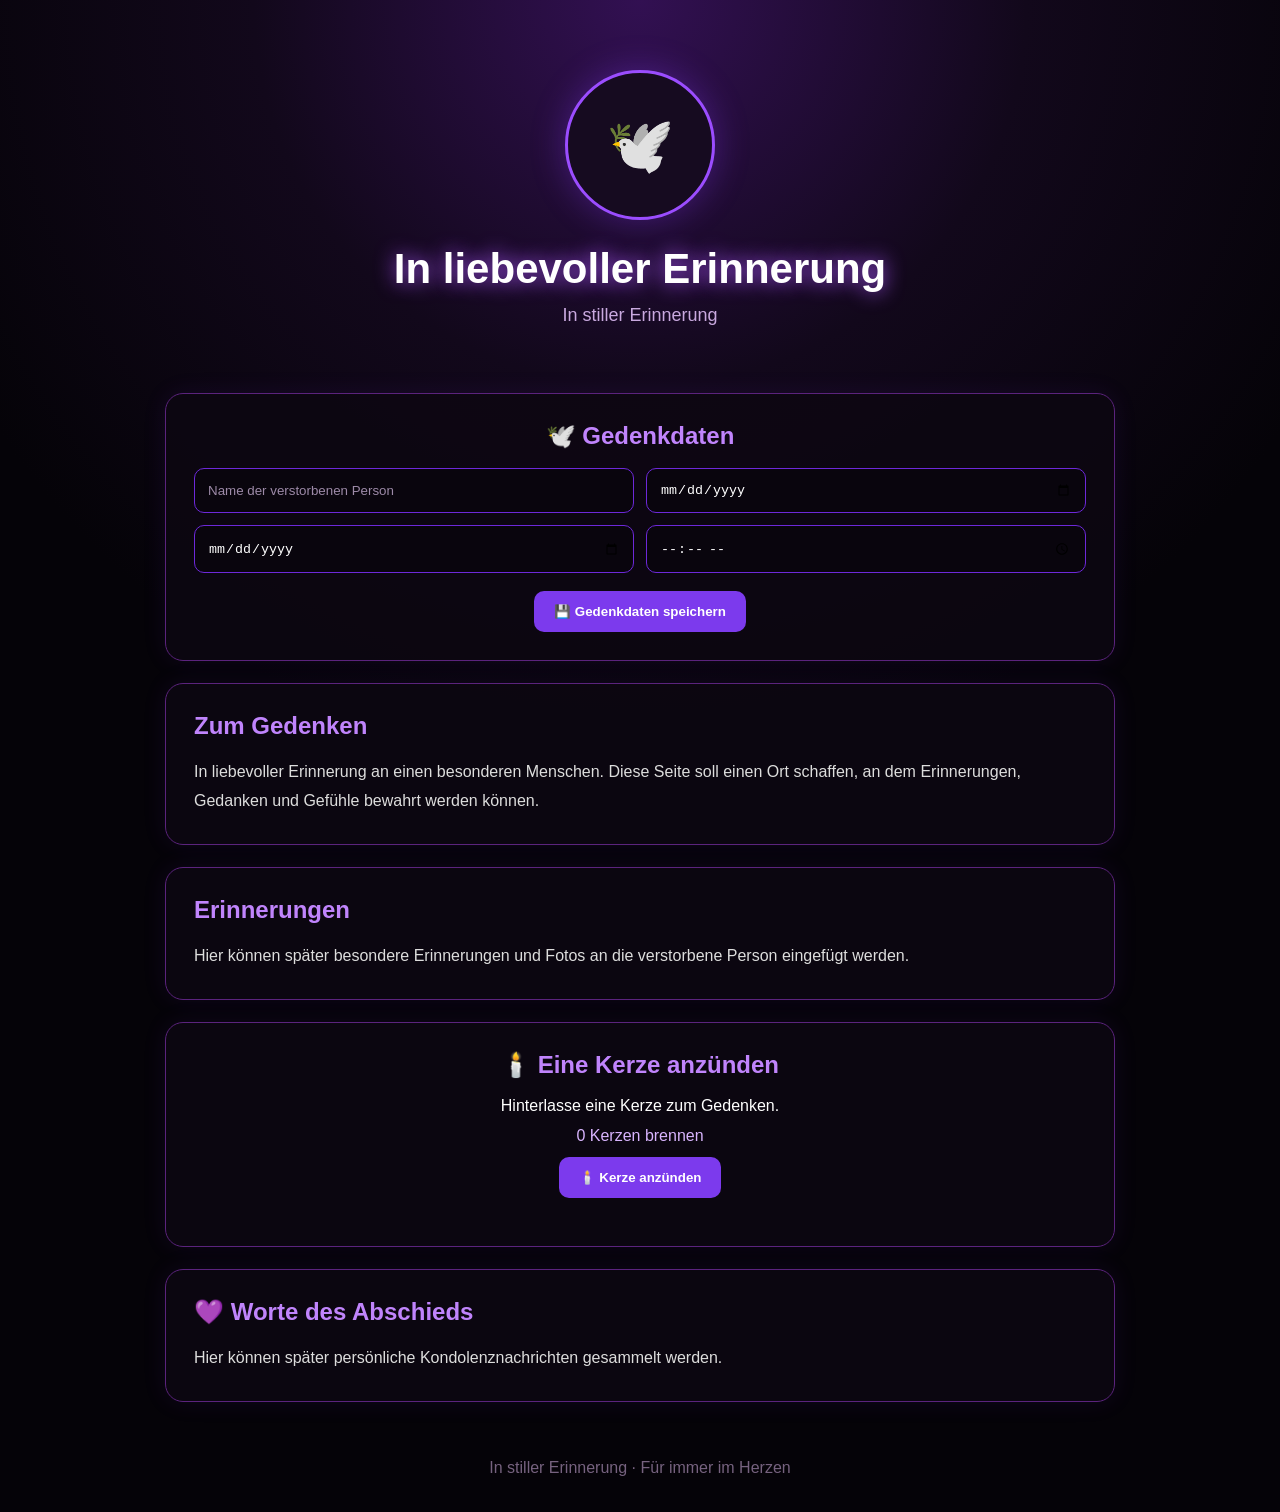
==== index.html @ efb99ffe "GitHub Pages Startseite" ====
﻿<!DOCTYPE html>
<html lang="de">
<head>
<meta charset="UTF-8">
<meta name="viewport" content="width=device-width,initial-scale=1.0">
<title>In liebevoller Erinnerung</title>
<style>
*{box-sizing:border-box;margin:0;padding:0}
body{font-family:Arial,sans-serif;background:#050308;color:#fff;min-height:100vh}
body:before{content:"";position:fixed;inset:0;background:radial-gradient(circle at top,#321052 0%,#12081b 35%,#050308 70%);z-index:-1}
.container{width:min(950px,92%);margin:auto}
.hero{text-align:center;padding:70px 20px 45px}
.photo{width:150px;height:150px;margin:auto;border-radius:50%;border:3px solid #9b4dff;background:#160b20;display:flex;align-items:center;justify-content:center;font-size:55px;box-shadow:0 0 35px #8b3dff55}
h1{margin-top:25px;font-size:42px;color:#fff;text-shadow:0 0 20px #a855f7}
.dates{margin-top:12px;color:#c9a9df;font-size:18px}
section{background:#0d0712dd;border:1px solid #5b237d;border-radius:18px;padding:28px;margin:22px 0;box-shadow:0 0 25px #7c3aed18}
h2{color:#c084fc;margin-bottom:18px}
.memoryText{color:#ddd;line-height:1.8}
.personData{text-align:center}
.formGrid{display:grid;grid-template-columns:repeat(2,1fr);gap:12px;margin:18px 0}
input{width:100%;padding:13px;border:1px solid #6d28d9;border-radius:10px;background:#09050d;color:#fff}
input::placeholder{color:#9d8aa8}
button{border:0;border-radius:10px;padding:13px 20px;background:#7c3aed;color:#fff;font-weight:bold;cursor:pointer}
button:hover{background:#9333ea}
button:disabled{cursor:not-allowed}
.candle{text-align:center}
#count{margin:12px 0;color:#d8b4fe}
#candles{display:flex;flex-wrap:wrap;gap:8px;justify-content:center;margin-top:20px;font-size:28px}
.candleItem{animation:glow 1.8s infinite alternate}
@keyframes glow{from{filter:drop-shadow(0 0 3px #f59e0b)}to{filter:drop-shadow(0 0 14px #f59e0b)}}
footer{text-align:center;color:#76627f;padding:35px 10px}
@media(max-width:600px){h1{font-size:30px}.formGrid{grid-template-columns:1fr}.hero{padding-top:45px}}
</style>
</head>
<body>
<div class="container">

<header class="hero">
<div class="photo">🕊️</div>
<h1 id="personName">In liebevoller Erinnerung</h1>
<p class="dates" id="personDates">In stiller Erinnerung</p>
</header>

<section class="personData">
<h2>🕊️ Gedenkdaten</h2>
<div class="formGrid">
<input id="nameInput" type="text" placeholder="Name der verstorbenen Person">
<input id="birthInput" type="date" title="Geburtsdatum">
<input id="deathInput" type="date" title="Sterbedatum">
<input id="timeInput" type="time" title="Uhrzeit des Todes">
</div>
<button onclick="savePersonData()">💾 Gedenkdaten speichern</button>
</section>

<section>
<h2>Zum Gedenken</h2>
<p class="memoryText">In liebevoller Erinnerung an einen besonderen Menschen. Diese Seite soll einen Ort schaffen, an dem Erinnerungen, Gedanken und Gefühle bewahrt werden können.</p>
</section>

<section>
<h2>Erinnerungen</h2>
<p class="memoryText">Hier können später besondere Erinnerungen und Fotos an die verstorbene Person eingefügt werden.</p>
</section>

<section class="candle">
<h2>🕯️ Eine Kerze anzünden</h2>
<p>Hinterlasse eine Kerze zum Gedenken.</p>
<p id="count">0 Kerzen brennen</p>
<button onclick="lightCandle()">🕯️ Kerze anzünden</button>
<div id="candles"></div>
</section>

<section>
<h2>💜 Worte des Abschieds</h2>
<p class="memoryText">Hier können später persönliche Kondolenznachrichten gesammelt werden.</p>
</section>

<footer>In stiller Erinnerung · Für immer im Herzen</footer>
</div>

<script>
async function loadCandles(){
 try{
  const r=await fetch("/api/candles");
  const d=await r.json();
  document.getElementById("count").textContent=d.count+" Kerze"+(d.count===1?"":"n")+" brennen";
  document.getElementById("candles").innerHTML="";
  for(let i=0;i<d.count;i++){
   const c=document.createElement("span");
   c.className="candleItem";
   c.textContent="🕯️";
   document.getElementById("candles").appendChild(c);
  }
  const b=document.querySelector(".candle button");
  if(d.hasCandle){
   b.disabled=true;
   b.textContent="🕯️ Deine Kerze brennt bereits";
   b.style.opacity=".5";
  }
 }catch(e){console.error(e)}
}

async function lightCandle(){
 try{
  const r=await fetch("/api/candle",{method:"POST"});
  const d=await r.json();
  document.getElementById("count").textContent=d.count+" Kerze"+(d.count===1?"":"n")+" brennen";
  if(d.ok){
   const c=document.createElement("span");
   c.className="candleItem";
   c.textContent="🕯️";
   document.getElementById("candles").appendChild(c);
  }
  const b=document.querySelector(".candle button");
  b.disabled=true;
  b.textContent="🕯️ Deine Kerze brennt bereits";
  b.style.opacity=".5";
 }catch(e){alert("Die Kerze konnte nicht angezündet werden.")}
}

function applyPersonData(d){
 const fmt=x=>x?new Date(x+"T00:00:00").toLocaleDateString("de-DE"):"";
 document.getElementById("personName").textContent=d.name||"In liebevoller Erinnerung";
 let text="";
 if(d.birth)text+=fmt(d.birth)+" – ";
 if(d.death)text+=fmt(d.death);
 if(d.time)text+=" um "+d.time+" Uhr";
 document.getElementById("personDates").textContent=text||"In stiller Erinnerung";
}

async function savePersonData(){
 const name=document.getElementById("nameInput").value.trim();
 const birth=document.getElementById("birthInput").value;
 const death=document.getElementById("deathInput").value;
 const time=document.getElementById("timeInput").value;
 if(!name||!death||!time){
  alert("Bitte Name, Sterbedatum und Uhrzeit eintragen.");
  return;
 }
 localStorage.setItem("memorialName",name);
 const r=await fetch("/api/memorial",{
  method:"POST",
  headers:{"Content-Type":"application/json"},
  body:JSON.stringify({birth,death,time})
 });
 if(!r.ok){
  alert("Die Gedenkdaten konnten nicht gespeichert werden.");
  return;
 }
 applyPersonData({name,birth,death,time});
 alert("Gespeichert. Der Name bleibt nur auf diesem Gerät.");
}

async function loadPersonData(){
 try{
  const r=await fetch("/api/memorial");
  const d=await r.json();
  const name=localStorage.getItem("memorialName")||"";
  document.getElementById("nameInput").value=name;
  document.getElementById("birthInput").value=d.birth||"";
  document.getElementById("deathInput").value=d.death||"";
  document.getElementById("timeInput").value=d.time||"";
  applyPersonData({name,birth:d.birth||"",death:d.death||"",time:d.time||""});
 }catch(e){console.error(e)}
}
loadPersonData();
loadCandles();
</script>
</body>
</html>
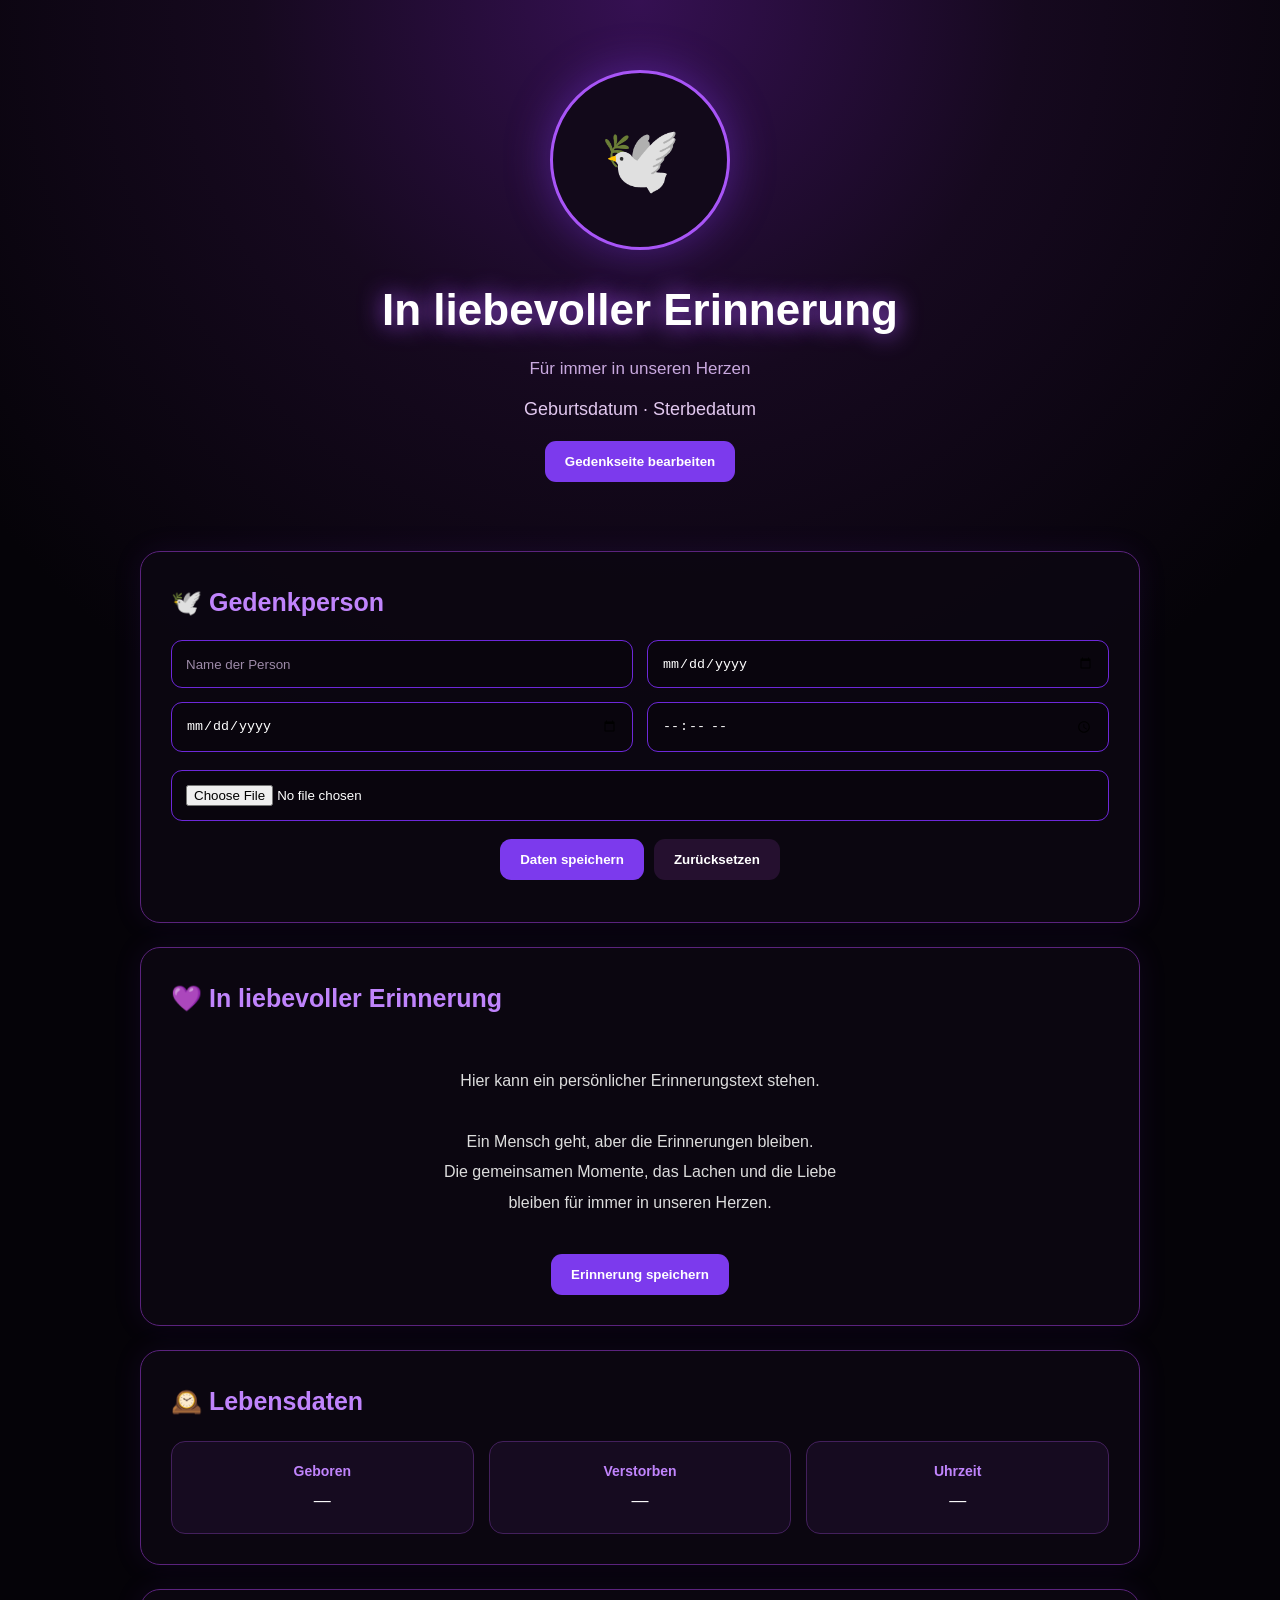
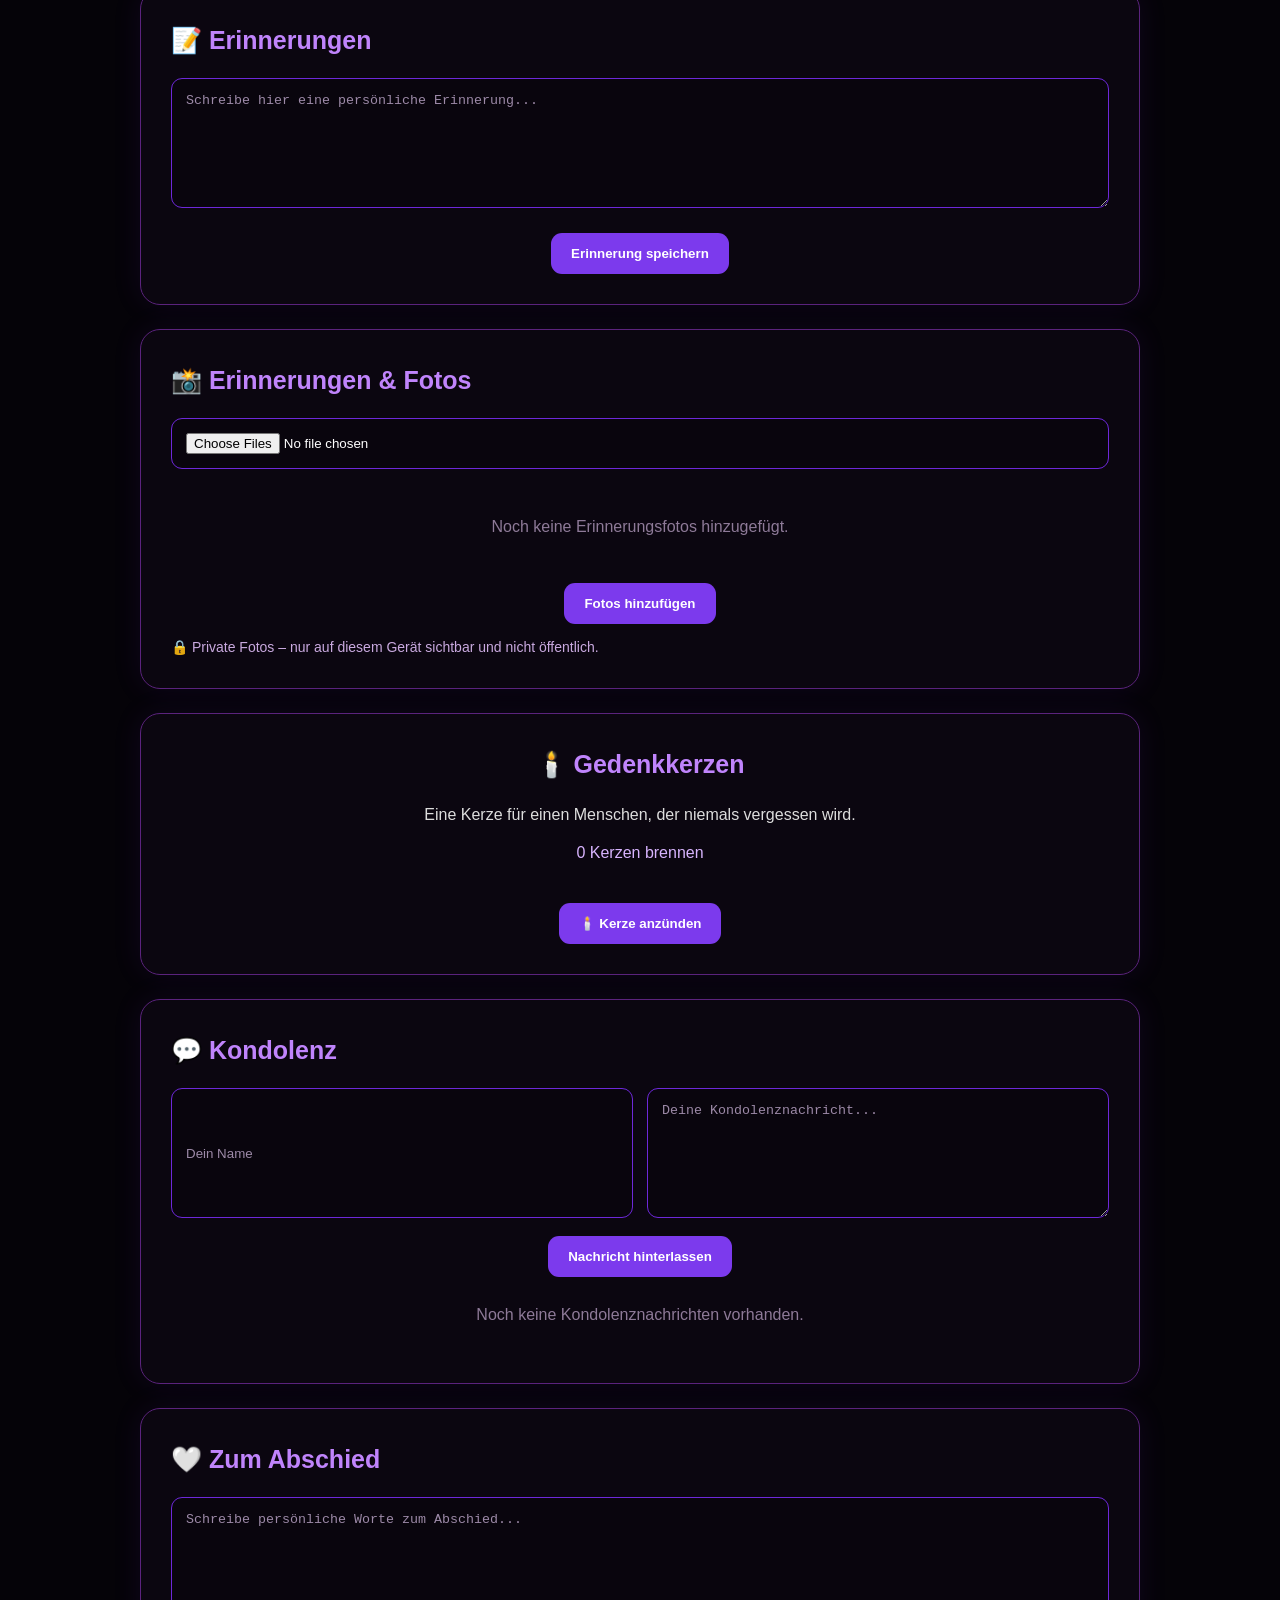
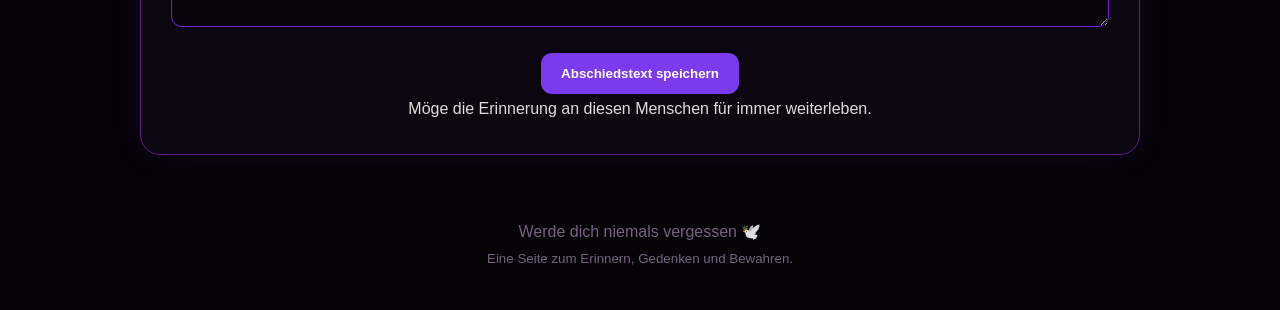
==== commit eb2b4d6c: "Gedenkseite aktualisieren" ====
--- a/index.html
+++ b/index.html
@@ -3,171 +3,636 @@
 <head>
 <meta charset="UTF-8">
 <meta name="viewport" content="width=device-width,initial-scale=1.0">
-<title>In liebevoller Erinnerung</title>
+<title>Werde dich niemals vergessen 🕊️</title>
 <style>
 *{box-sizing:border-box;margin:0;padding:0}
-body{font-family:Arial,sans-serif;background:#050308;color:#fff;min-height:100vh}
-body:before{content:"";position:fixed;inset:0;background:radial-gradient(circle at top,#321052 0%,#12081b 35%,#050308 70%);z-index:-1}
-.container{width:min(950px,92%);margin:auto}
+html{scroll-behavior:smooth}
+body{
+font-family:Arial,sans-serif;
+background:#050308;
+color:#fff;
+min-height:100vh;
+line-height:1.6
+}
+body:before{
+content:"";
+position:fixed;
+inset:0;
+background:
+radial-gradient(circle at 50% 0%,#351052 0%,#16091f 35%,#050308 75%);
+z-index:-1
+}
+.container{width:min(1000px,92%);margin:auto}
 .hero{text-align:center;padding:70px 20px 45px}
-.photo{width:150px;height:150px;margin:auto;border-radius:50%;border:3px solid #9b4dff;background:#160b20;display:flex;align-items:center;justify-content:center;font-size:55px;box-shadow:0 0 35px #8b3dff55}
-h1{margin-top:25px;font-size:42px;color:#fff;text-shadow:0 0 20px #a855f7}
-.dates{margin-top:12px;color:#c9a9df;font-size:18px}
-section{background:#0d0712dd;border:1px solid #5b237d;border-radius:18px;padding:28px;margin:22px 0;box-shadow:0 0 25px #7c3aed18}
-h2{color:#c084fc;margin-bottom:18px}
-.memoryText{color:#ddd;line-height:1.8}
-.personData{text-align:center}
-.formGrid{display:grid;grid-template-columns:repeat(2,1fr);gap:12px;margin:18px 0}
-input{width:100%;padding:13px;border:1px solid #6d28d9;border-radius:10px;background:#09050d;color:#fff}
-input::placeholder{color:#9d8aa8}
-button{border:0;border-radius:10px;padding:13px 20px;background:#7c3aed;color:#fff;font-weight:bold;cursor:pointer}
-button:hover{background:#9333ea}
-button:disabled{cursor:not-allowed}
+.photo{
+width:180px;height:180px;margin:auto;border-radius:50%;
+border:3px solid #a855f7;
+background:#12091a;
+display:flex;align-items:center;justify-content:center;
+overflow:hidden;
+box-shadow:0 0 45px #8b3dff66
+}
+.photo img{width:100%;height:100%;object-fit:cover}
+.photo span{font-size:65px}
+h1{
+margin-top:25px;font-size:44px;
+color:#fff;text-shadow:0 0 25px #a855f7
+}
+.subtitle{margin-top:10px;color:#c9a9df;font-size:17px}
+.dates{margin-top:12px;color:#e2c8ef;font-size:18px}
+section{
+background:#0d0712e8;
+border:1px solid #5b237d;
+border-radius:20px;
+padding:30px;
+margin:24px 0;
+box-shadow:0 0 30px #7c3aed18
+}
+h2{color:#c084fc;margin-bottom:18px;font-size:25px}
+p{color:#ddd}
+.memoryText{
+color:#ddd;
+line-height:1.9;
+white-space:pre-wrap;
+text-align:center
+}
+.formGrid{
+display:grid;
+grid-template-columns:repeat(2,1fr);
+gap:14px;
+margin:18px 0
+}
+input,textarea{
+width:100%;
+padding:14px;
+border:1px solid #6d28d9;
+border-radius:11px;
+background:#09050d;
+color:#fff;
+outline:none
+}
+textarea{min-height:130px;resize:vertical}
+input:focus,textarea:focus{border-color:#c084fc}
+input::placeholder,textarea::placeholder{color:#9d8aa8}
+button{
+border:0;border-radius:11px;padding:13px 20px;
+background:#7c3aed;color:#fff;
+font-weight:bold;cursor:pointer;
+transition:.2s
+}
+button:hover{background:#9333ea;transform:translateY(-1px)}
+.secondary{background:#25102f}
+.secondary:hover{background:#361545}
+.status{
+margin-top:12px;
+font-size:14px;
+color:#c9a9df
+}
+.infoGrid{
+display:grid;
+grid-template-columns:repeat(3,1fr);
+gap:15px;
+margin-top:20px
+}
+.infoCard{
+background:#160b20;
+border:1px solid #43205c;
+border-radius:14px;
+padding:18px;
+text-align:center
+}
+.infoCard strong{
+display:block;
+color:#c084fc;
+font-size:14px;
+margin-bottom:5px
+}
+.infoCard span{color:#fff;font-size:17px}
 .candle{text-align:center}
 #count{margin:12px 0;color:#d8b4fe}
-#candles{display:flex;flex-wrap:wrap;gap:8px;justify-content:center;margin-top:20px;font-size:28px}
-.candleItem{animation:glow 1.8s infinite alternate}
-@keyframes glow{from{filter:drop-shadow(0 0 3px #f59e0b)}to{filter:drop-shadow(0 0 14px #f59e0b)}}
-footer{text-align:center;color:#76627f;padding:35px 10px}
-@media(max-width:600px){h1{font-size:30px}.formGrid{grid-template-columns:1fr}.hero{padding-top:45px}}
+#candles{
+display:flex;
+flex-wrap:wrap;
+gap:8px;
+justify-content:center;
+margin-top:20px;
+font-size:30px
+}
+.candleItem{
+animation:glow 1.8s infinite alternate
+}
+@keyframes glow{
+from{filter:drop-shadow(0 0 3px #f59e0b)}
+to{filter:drop-shadow(0 0 14px #f59e0b)}
+}
+.gallery{
+display:grid;
+grid-template-columns:repeat(3,1fr);
+gap:15px;
+margin-top:20px
+}
+.galleryItem{
+position:relative;
+aspect-ratio:1/1;
+border-radius:15px;
+overflow:hidden;
+border:1px solid #4b2064;
+background:#12091a
+}
+.galleryItem img{
+width:100%;
+height:100%;
+object-fit:cover
+}
+.empty{
+grid-column:1/-1;
+text-align:center;
+color:#8e7a98;
+padding:25px
+}
+.condolence{
+border-top:1px solid #382047;
+padding:18px 0
+}
+.condolence:first-child{border-top:0}
+.condolence strong{color:#c084fc}
+.condolence p{margin-top:5px}
+.actions{
+display:flex;
+gap:10px;
+justify-content:center;
+flex-wrap:wrap;
+margin-top:18px
+}
+footer{
+text-align:center;
+color:#76627f;
+padding:40px 10px
+}
+small{color:#76627f}
+@media(max-width:700px){
+h1{font-size:31px}
+.formGrid{grid-template-columns:1fr}
+.infoGrid{grid-template-columns:1fr}
+.gallery{grid-template-columns:repeat(2,1fr)}
+.hero{padding-top:45px}
+section{padding:22px}
+}
 </style>
 </head>
+
 <body>
 <div class="container">
 
 <header class="hero">
-<div class="photo">🕊️</div>
+<div class="photo" id="photoBox">
+<span>🕊️</span>
+</div>
+
 <h1 id="personName">In liebevoller Erinnerung</h1>
-<p class="dates" id="personDates">In stiller Erinnerung</p>
+
+<div class="subtitle">
+Für immer in unseren Herzen
+</div>
+
+<div class="dates" id="heroDates">
+Geburtsdatum · Sterbedatum
+</div>
+
+<div class="actions">
+<button onclick="document.getElementById('setup').scrollIntoView()">Gedenkseite bearbeiten</button>
+</div>
 </header>
 
-<section class="personData">
-<h2>🕊️ Gedenkdaten</h2>
+<section id="setup">
+<h2>🕊️ Gedenkperson</h2>
+
 <div class="formGrid">
-<input id="nameInput" type="text" placeholder="Name der verstorbenen Person">
-<input id="birthInput" type="date" title="Geburtsdatum">
-<input id="deathInput" type="date" title="Sterbedatum">
-<input id="timeInput" type="time" title="Uhrzeit des Todes">
-</div>
-<button onclick="savePersonData()">💾 Gedenkdaten speichern</button>
+<input id="nameInput" placeholder="Name der Person">
+<input id="birthInput" type="date">
+<input id="deathInput" type="date">
+<input id="timeInput" type="time">
+</div>
+
+<input id="photoInput" type="file" accept="image/*">
+
+<div class="actions">
+<button onclick="savePerson()">Daten speichern</button>
+<button class="secondary" onclick="clearPerson()">Zurücksetzen</button>
+</div>
+
+<div class="status" id="saveStatus"></div>
 </section>
 
 <section>
-<h2>Zum Gedenken</h2>
-<p class="memoryText">In liebevoller Erinnerung an einen besonderen Menschen. Diese Seite soll einen Ort schaffen, an dem Erinnerungen, Gedanken und Gefühle bewahrt werden können.</p>
+<h2>💜 In liebevoller Erinnerung</h2>
+
+<div class="memoryText" id="memoryText">
+Hier kann ein persönlicher Erinnerungstext stehen.
+
+Ein Mensch geht, aber die Erinnerungen bleiben.
+Die gemeinsamen Momente, das Lachen und die Liebe
+bleiben für immer in unseren Herzen.
+</div>
+
+<div class="formGrid">
+
+</div>
+
+<div class="actions">
+<button onclick="saveMemory()">Erinnerung speichern</button>
+</div>
 </section>
 
 <section>
-<h2>Erinnerungen</h2>
-<p class="memoryText">Hier können später besondere Erinnerungen und Fotos an die verstorbene Person eingefügt werden.</p>
+<h2>🕰️ Lebensdaten</h2>
+
+<div class="infoGrid">
+<div class="infoCard">
+<strong>Geboren</strong>
+<span id="birthDisplay">—</span>
+</div>
+
+<div class="infoCard">
+<strong>Verstorben</strong>
+<span id="deathDisplay">—</span>
+</div>
+
+<div class="infoCard">
+<strong>Uhrzeit</strong>
+<span id="timeDisplay">—</span>
+</div>
+</div>
+</section>
+
+<section>
+<h2>📝 Erinnerungen</h2>
+<textarea id="memoryInput" placeholder="Schreibe hier eine persönliche Erinnerung..."></textarea>
+<div class="actions">
+<button onclick="saveMemory()">Erinnerung speichern</button>
+</div>
+<div id="memoryText" class="memoryText"></div>
+</section>
+
+<section>
+<h2>📸 Erinnerungen & Fotos</h2>
+
+<input id="galleryInput" type="file" accept="image/*" multiple>
+
+<div class="gallery" id="gallery">
+<div class="empty">Noch keine Erinnerungsfotos hinzugefügt.</div>
+</div>
+
+<div class="actions">
+<button onclick="savePhotos()">Fotos hinzufügen</button>
+</div>
+
+<div class="status">
+🔒 Private Fotos – nur auf diesem Gerät sichtbar und nicht öffentlich.
+</div>
 </section>
 
 <section class="candle">
-<h2>🕯️ Eine Kerze anzünden</h2>
-<p>Hinterlasse eine Kerze zum Gedenken.</p>
-<p id="count">0 Kerzen brennen</p>
-<button onclick="lightCandle()">🕯️ Kerze anzünden</button>
+<h2>🕯️ Gedenkkerzen</h2>
+
+<p>
+Eine Kerze für einen Menschen, der niemals vergessen wird.
+</p>
+
+<div id="count">0 Kerzen brennen</div>
+
 <div id="candles"></div>
+
+<div class="actions">
+<button id="candleButton" onclick="lightCandle()">🕯️ Kerze anzünden</button>
+</div>
 </section>
 
 <section>
-<h2>💜 Worte des Abschieds</h2>
-<p class="memoryText">Hier können später persönliche Kondolenznachrichten gesammelt werden.</p>
-</section>
-
-<footer>In stiller Erinnerung · Für immer im Herzen</footer>
+<h2>💬 Kondolenz</h2>
+
+<div class="formGrid">
+<input id="condolenceName" placeholder="Dein Name">
+<textarea id="condolenceText" placeholder="Deine Kondolenznachricht..."></textarea>
+</div>
+
+<div class="actions">
+<button onclick="addCondolence()">Nachricht hinterlassen</button>
+</div>
+
+<div id="condolences"></div>
+</section>
+
+<section>
+<h2>🤍 Zum Abschied</h2>
+<textarea id="farewellInput" placeholder="Schreibe persönliche Worte zum Abschied..."></textarea>
+<div class="actions">
+<button onclick="saveFarewell()">Abschiedstext speichern</button>
+</div>
+<div id="farewellText" class="memoryText">Möge die Erinnerung an diesen Menschen für immer weiterleben.</div>
+</section>
+
+<footer>
+Werde dich niemals vergessen 🕊️<br>
+<small>Eine Seite zum Erinnern, Gedenken und Bewahren.</small>
+</footer>
+
 </div>
 
 <script>
-async function loadCandles(){
- try{
-  const r=await fetch("/api/candles");
-  const d=await r.json();
-  document.getElementById("count").textContent=d.count+" Kerze"+(d.count===1?"":"n")+" brennen";
-  document.getElementById("candles").innerHTML="";
-  for(let i=0;i<d.count;i++){
-   const c=document.createElement("span");
-   c.className="candleItem";
-   c.textContent="🕯️";
-   document.getElementById("candles").appendChild(c);
-  }
-  const b=document.querySelector(".candle button");
-  if(d.hasCandle){
-   b.disabled=true;
-   b.textContent="🕯️ Deine Kerze brennt bereits";
-   b.style.opacity=".5";
-  }
- }catch(e){console.error(e)}
-}
-
-async function lightCandle(){
- try{
-  const r=await fetch("/api/candle",{method:"POST"});
-  const d=await r.json();
-  document.getElementById("count").textContent=d.count+" Kerze"+(d.count===1?"":"n")+" brennen";
-  if(d.ok){
-   const c=document.createElement("span");
-   c.className="candleItem";
-   c.textContent="🕯️";
-   document.getElementById("candles").appendChild(c);
-  }
-  const b=document.querySelector(".candle button");
-  b.disabled=true;
-  b.textContent="🕯️ Deine Kerze brennt bereits";
-  b.style.opacity=".5";
- }catch(e){alert("Die Kerze konnte nicht angezündet werden.")}
-}
-
-function applyPersonData(d){
- const fmt=x=>x?new Date(x+"T00:00:00").toLocaleDateString("de-DE"):"";
- document.getElementById("personName").textContent=d.name||"In liebevoller Erinnerung";
- let text="";
- if(d.birth)text+=fmt(d.birth)+" – ";
- if(d.death)text+=fmt(d.death);
- if(d.time)text+=" um "+d.time+" Uhr";
- document.getElementById("personDates").textContent=text||"In stiller Erinnerung";
-}
-
-async function savePersonData(){
- const name=document.getElementById("nameInput").value.trim();
- const birth=document.getElementById("birthInput").value;
- const death=document.getElementById("deathInput").value;
- const time=document.getElementById("timeInput").value;
- if(!name||!death||!time){
-  alert("Bitte Name, Sterbedatum und Uhrzeit eintragen.");
-  return;
- }
- localStorage.setItem("memorialName",name);
- const r=await fetch("/api/memorial",{
-  method:"POST",
-  headers:{"Content-Type":"application/json"},
-  body:JSON.stringify({birth,death,time})
- });
- if(!r.ok){
-  alert("Die Gedenkdaten konnten nicht gespeichert werden.");
-  return;
- }
- applyPersonData({name,birth,death,time});
- alert("Gespeichert. Der Name bleibt nur auf diesem Gerät.");
-}
-
-async function loadPersonData(){
- try{
-  const r=await fetch("/api/memorial");
-  const d=await r.json();
-  const name=localStorage.getItem("memorialName")||"";
-  document.getElementById("nameInput").value=name;
-  document.getElementById("birthInput").value=d.birth||"";
-  document.getElementById("deathInput").value=d.death||"";
-  document.getElementById("timeInput").value=d.time||"";
-  applyPersonData({name,birth:d.birth||"",death:d.death||"",time:d.time||""});
- }catch(e){console.error(e)}
-}
-loadPersonData();
+const KEY="gedenkseite_data_v1";
+
+function getData(){
+try{
+return JSON.parse(localStorage.getItem(KEY)||"{}");
+}catch(e){
+return {};
+}
+}
+
+function setData(data){
+localStorage.setItem(KEY,JSON.stringify(data));
+}
+
+function formatDate(value){
+if(!value)return "—";
+const p=value.split("-");
+if(p.length!==3)return value;
+return p[2]+"."+p[1]+"."+p[0];
+}
+
+function savePerson(){
+const publicData=confirm("Dürfen deine eingegebenen Daten öffentlich angezeigt werden?`n`nOK = Ja, öffentlich anzeigen`nAbbrechen = Nein, nur auf deinem Gerät");
+localStorage.setItem("gedenk_public",""+publicData);
+const data=getData();
+
+data.name=document.getElementById("nameInput").value.trim();
+data.birth=document.getElementById("birthInput").value;
+data.death=document.getElementById("deathInput").value;
+data.time=document.getElementById("timeInput").value;
+
+if(!data.name){
+document.getElementById("saveStatus").textContent="Bitte einen Namen eingeben.";
+return;
+}
+
+setData(data);
+renderPerson();
+
+document.getElementById("saveStatus").textContent=
+"Gespeichert. Die Daten bleiben auf diesem Gerät.";
+}
+
+function renderPerson(){
+const data=getData();
+
+document.getElementById("nameInput").value=data.name||"";
+document.getElementById("birthInput").value=data.birth||"";
+document.getElementById("deathInput").value=data.death||"";
+document.getElementById("timeInput").value=data.time||"";
+
+document.getElementById("personName").textContent=
+data.name||"In liebevoller Erinnerung";
+
+document.getElementById("heroDates").textContent=
+(data.birth?formatDate(data.birth):"Geburtsdatum")+" · "+
+(data.death?formatDate(data.death):"Sterbedatum");
+
+document.getElementById("birthDisplay").textContent=
+formatDate(data.birth);
+
+document.getElementById("deathDisplay").textContent=
+formatDate(data.death);
+
+document.getElementById("timeDisplay").textContent=
+data.time?data.time+" Uhr":"—";
+
+if(data.photo){
+document.getElementById("photoBox").innerHTML=
+'<img src="'+data.photo+'" alt="Gedenkfoto">';
+}
+}
+
+function clearPerson(){
+localStorage.removeItem(KEY);
+localStorage.removeItem("gedenk_memory");
+localStorage.removeItem("gedenk_photos");
+location.reload();
+}
+
+function saveMemory(){
+const text=document.getElementById("memoryInput").value.trim();
+
+if(!text){
+alert("Bitte einen Erinnerungstext eingeben.");
+return;
+}
+
+localStorage.setItem("gedenk_memory",text);
+document.getElementById("memoryText").textContent=text;
+document.getElementById("memoryInput").value="";
+}
+
+function loadMemory(){
+const text=localStorage.getItem("gedenk_memory");
+
+if(text){
+document.getElementById("memoryText").textContent=text;
+}
+}
+
+document.getElementById("photoInput").addEventListener("change",function(){
+const file=this.files[0];
+
+if(!file)return;
+
+const reader=new FileReader();
+
+reader.onload=function(e){
+const data=getData();
+data.photo=e.target.result;
+setData(data);
+renderPerson();
+document.getElementById("saveStatus").textContent=
+"Foto gespeichert.";
+};
+
+reader.readAsDataURL(file);
+});
+
+function saveFarewell(){
+const text=document.getElementById("farewellInput").value.trim();
+if(!text){
+alert("Bitte einen Abschiedstext eingeben.");
+return;
+}
+localStorage.setItem("gedenk_farewell",text);
+document.getElementById("farewellText").textContent=text;
+document.getElementById("farewellInput").value="";
+}
+
+function loadFarewell(){
+const text=localStorage.getItem("gedenk_farewell");
+if(text){
+document.getElementById("farewellText").textContent=text;
+}
+}
+
+function loadPhotos(){
+const photos=JSON.parse(localStorage.getItem("gedenk_photos")||"[]");
+const gallery=document.getElementById("gallery");
+
+gallery.innerHTML="";
+
+if(!photos.length){
+gallery.innerHTML='<div class="empty">Noch keine Erinnerungsfotos hinzugefügt.</div>';
+return;
+}
+
+photos.forEach(src=>{
+const div=document.createElement("div");
+div.className="galleryItem";
+
+const img=document.createElement("img");
+img.src=src;
+img.alt="Erinnerungsfoto";
+
+div.appendChild(img);
+gallery.appendChild(div);
+});
+}
+
+function savePhotos(){
+const input=document.getElementById("galleryInput");
+
+if(!input.files.length){
+alert("Bitte zuerst mindestens ein Foto auswählen.");
+return;
+}
+
+const photos=JSON.parse(localStorage.getItem("gedenk_photos")||"[]");
+let remaining=input.files.length;
+
+Array.from(input.files).forEach(file=>{
+const reader=new FileReader();
+
+reader.onload=function(e){
+photos.push(e.target.result);
+remaining--;
+
+if(remaining===0){
+localStorage.setItem("gedenk_photos",JSON.stringify(photos));
+input.value="";
+loadPhotos();
+}
+};
+
+reader.readAsDataURL(file);
+});
+}
+
+function loadCandles(){
+const count=Number(localStorage.getItem("gedenk_candles")||"0");
+const hasCandle=localStorage.getItem("gedenk_my_candle")==="1";
+
+document.getElementById("count").textContent=
+count+" Kerze"+(count===1?"":"n")+" brennen";
+
+const candles=document.getElementById("candles");
+candles.innerHTML="";
+
+for(let i=0;i<count;i++){
+const c=document.createElement("span");
+c.className="candleItem";
+c.textContent="🕯️";
+candles.appendChild(c);
+}
+
+const button=document.getElementById("candleButton");
+
+if(hasCandle){
+button.disabled=true;
+button.textContent="🕯️ Deine Kerze brennt bereits";
+button.style.opacity=".5";
+}
+}
+
+function lightCandle(){
+if(localStorage.getItem("gedenk_my_candle")==="1"){
+return;
+}
+
+let count=Number(localStorage.getItem("gedenk_candles")||"0");
+count++;
+
+localStorage.setItem("gedenk_candles",String(count));
+localStorage.setItem("gedenk_my_candle","1");
+
 loadCandles();
+}
+
+function loadCondolences(){
+const list=JSON.parse(localStorage.getItem("gedenk_condolences")||"[]");
+const box=document.getElementById("condolences");
+
+box.innerHTML="";
+
+if(!list.length){
+box.innerHTML=
+'<div class="empty">Noch keine Kondolenznachrichten vorhanden.</div>';
+return;
+}
+
+list.forEach(item=>{
+const div=document.createElement("div");
+div.className="condolence";
+
+const strong=document.createElement("strong");
+strong.textContent=item.name;
+
+const p=document.createElement("p");
+p.textContent=item.text;
+
+div.appendChild(strong);
+div.appendChild(p);
+box.appendChild(div);
+});
+}
+
+function addCondolence(){
+const name=document.getElementById("condolenceName").value.trim();
+const text=document.getElementById("condolenceText").value.trim();
+
+if(!name||!text){
+alert("Bitte Name und Nachricht eingeben.");
+return;
+}
+
+const list=JSON.parse(localStorage.getItem("gedenk_condolences")||"[]");
+
+list.push({
+name:name,
+text:text
+});
+
+localStorage.setItem("gedenk_condolences",JSON.stringify(list));
+
+document.getElementById("condolenceName").value="";
+document.getElementById("condolenceText").value="";
+
+loadCondolences();
+}
+
+renderPerson();
+loadMemory();
+loadFarewell();
+loadPhotos();
+loadCandles();
+loadCondolences();
 </script>
 </body>
 </html>
 
 
 
+
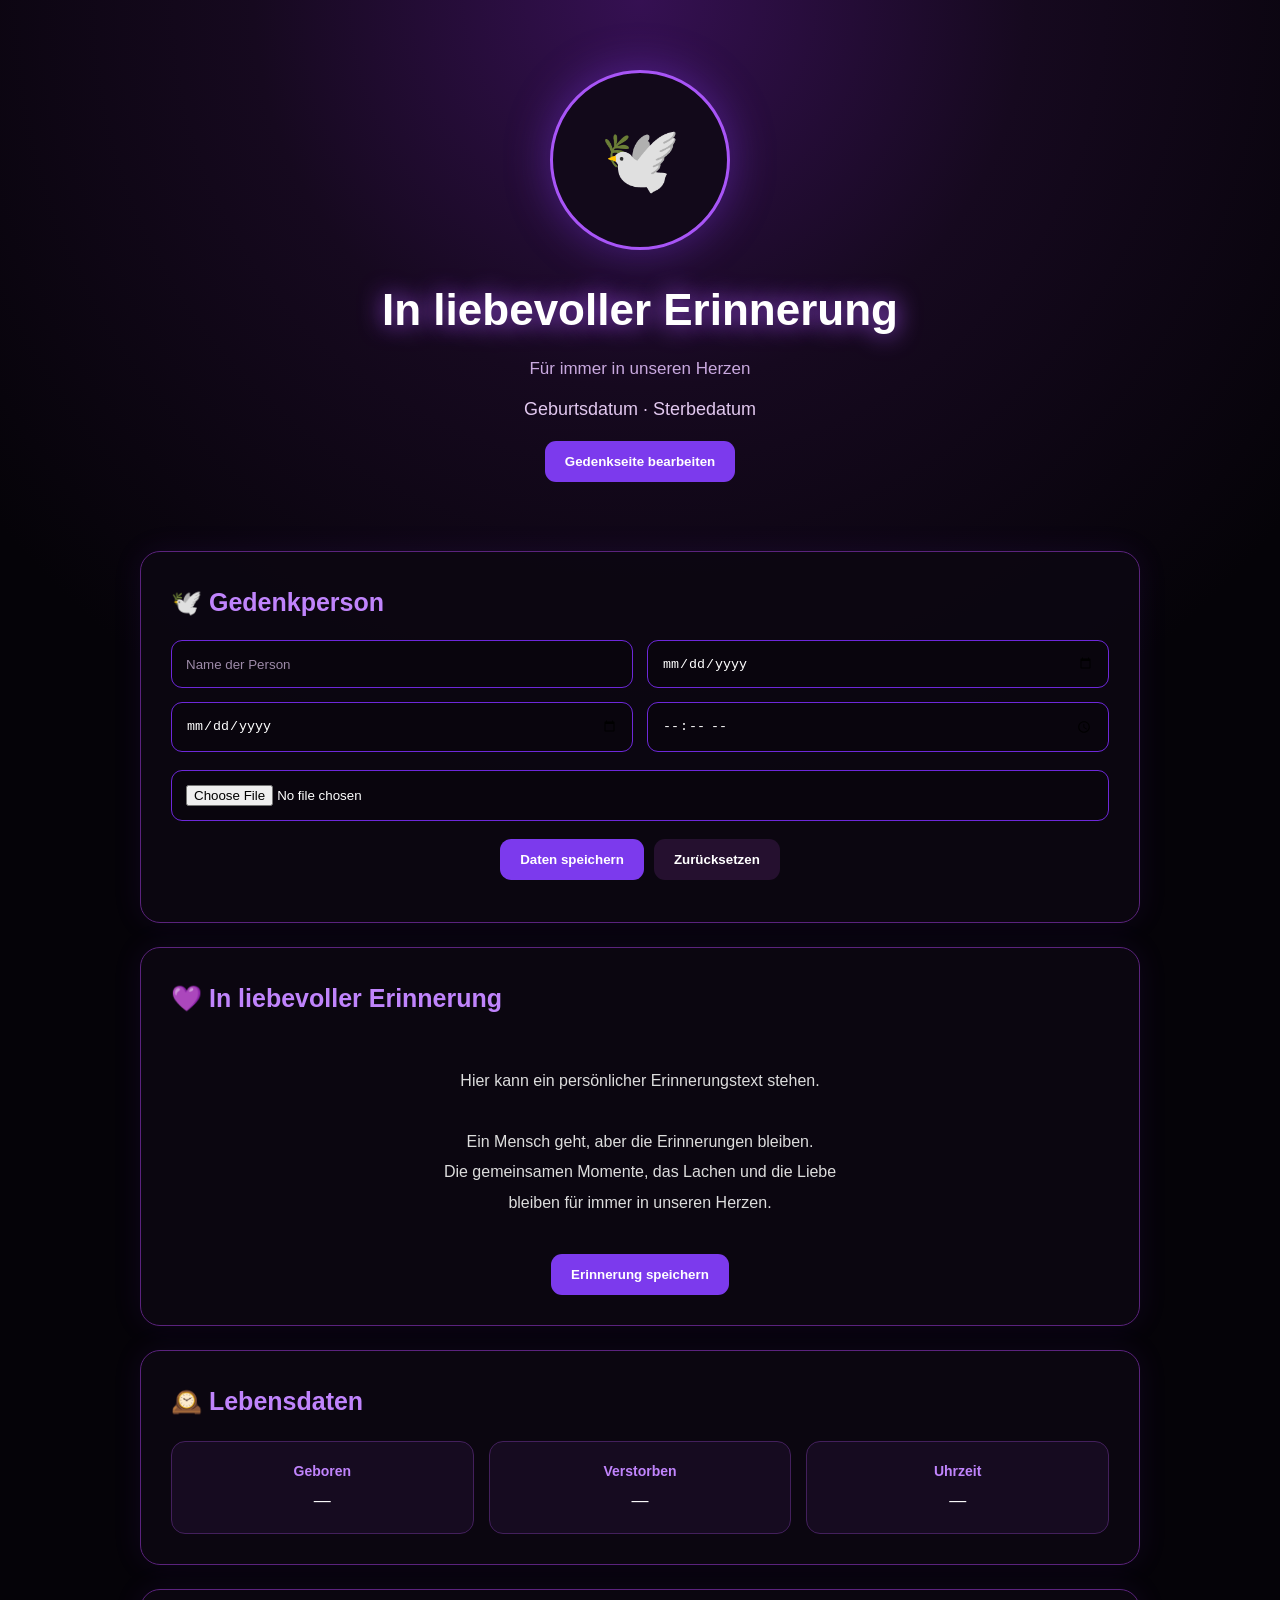
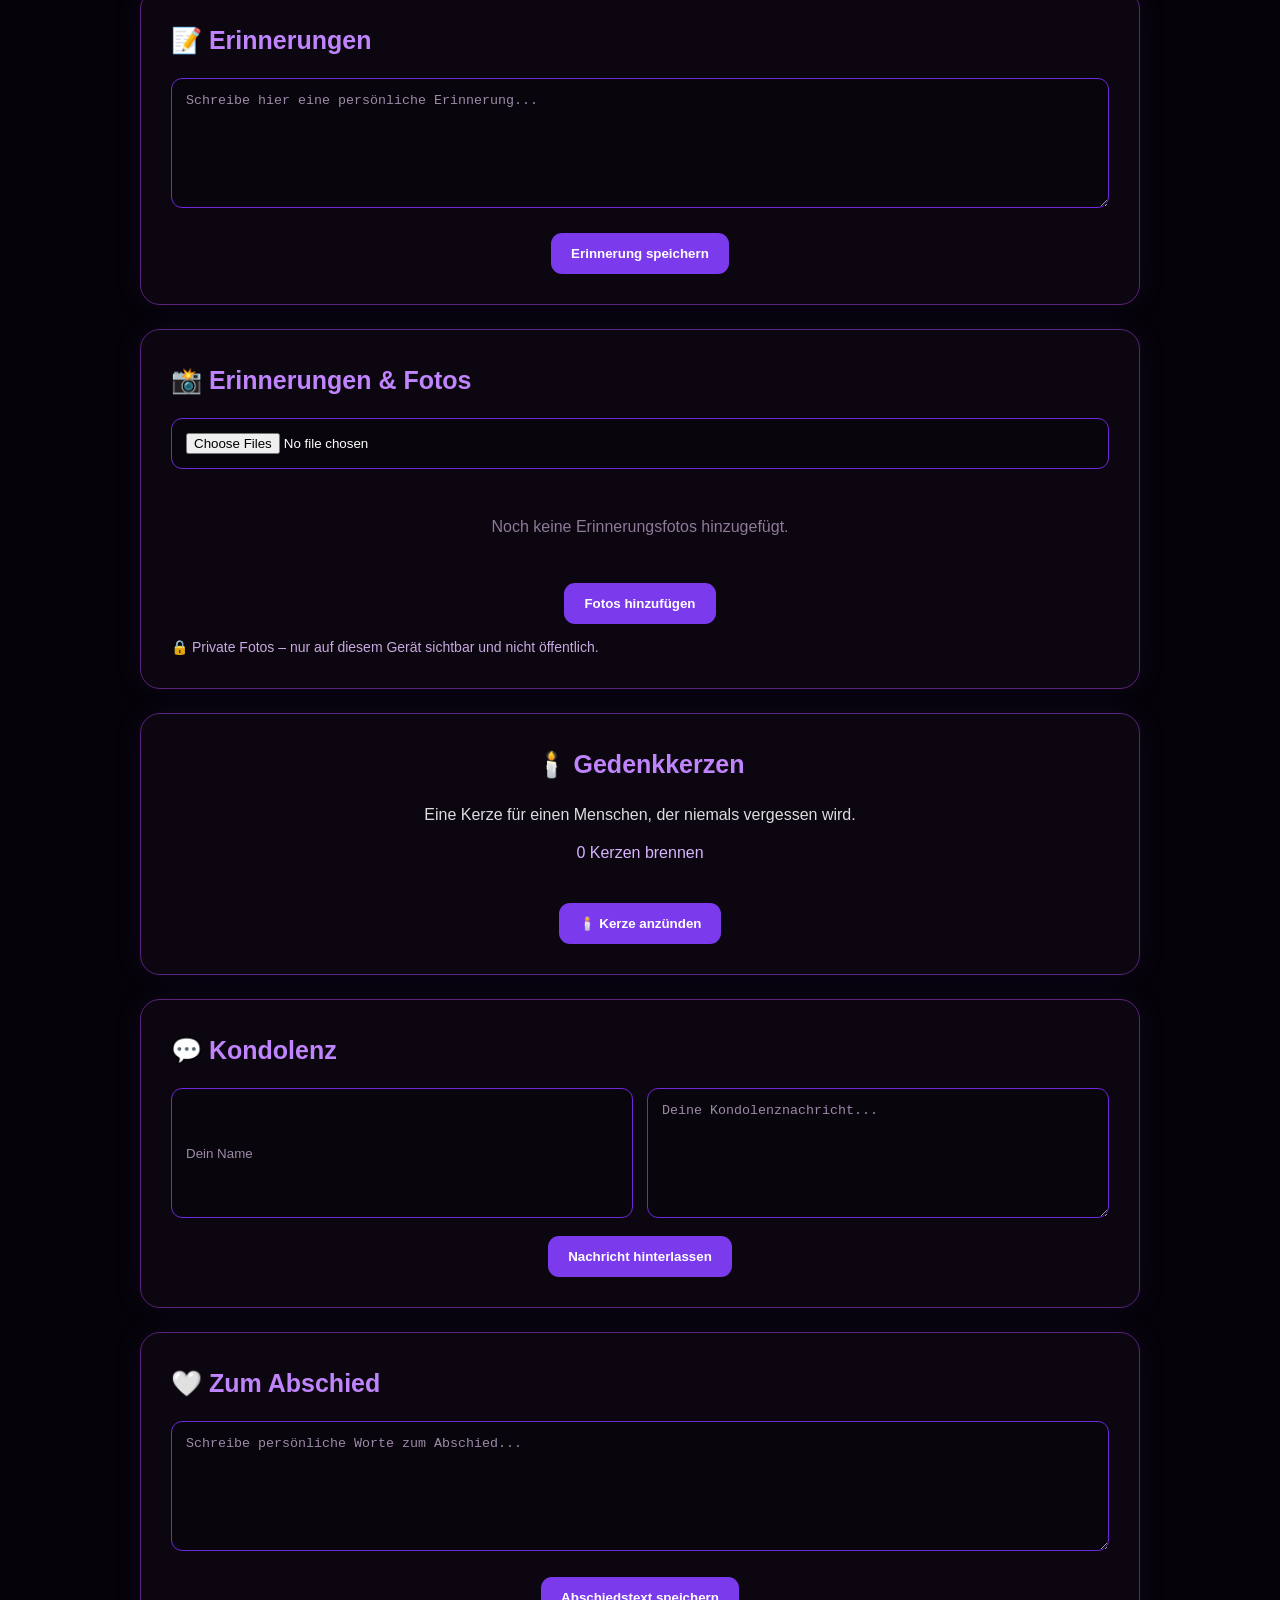
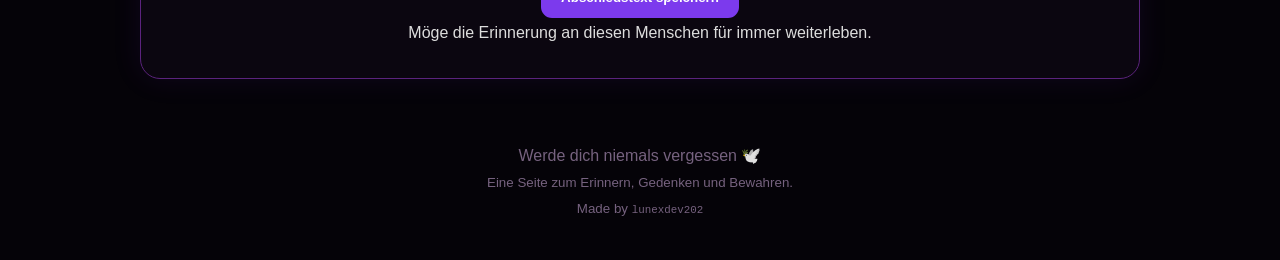
==== commit dc23df06: "Footer Made by lunexdev202" ====
--- a/index.html
+++ b/index.html
@@ -333,8 +333,9 @@
 </section>
 
 <footer>
-Werde dich niemals vergessen 🕊️<br>
-<small>Eine Seite zum Erinnern, Gedenken und Bewahren.</small>
+  Werde dich niemals vergessen 🕊️<br>
+  <small>Eine Seite zum Erinnern, Gedenken und Bewahren.</small><br>
+  <small>Made by <code>lunexdev202</code></small>
 </footer>
 
 </div>
@@ -362,7 +363,10 @@
 }
 
 function savePerson(){
-const publicData=confirm("Dürfen deine eingegebenen Daten öffentlich angezeigt werden?`n`nOK = Ja, öffentlich anzeigen`nAbbrechen = Nein, nur auf deinem Gerät");
+const publicData=confirm("Dürfen deine eingegebenen Daten öffentlich angezeigt werden?
+
+OK = Ja, öffentlich anzeigen
+Abbrechen = Nein, nur auf deinem Gerät");
 localStorage.setItem("gedenk_public",""+publicData);
 const data=getData();
 
@@ -636,3 +640,5 @@
 
 
 
+
+
